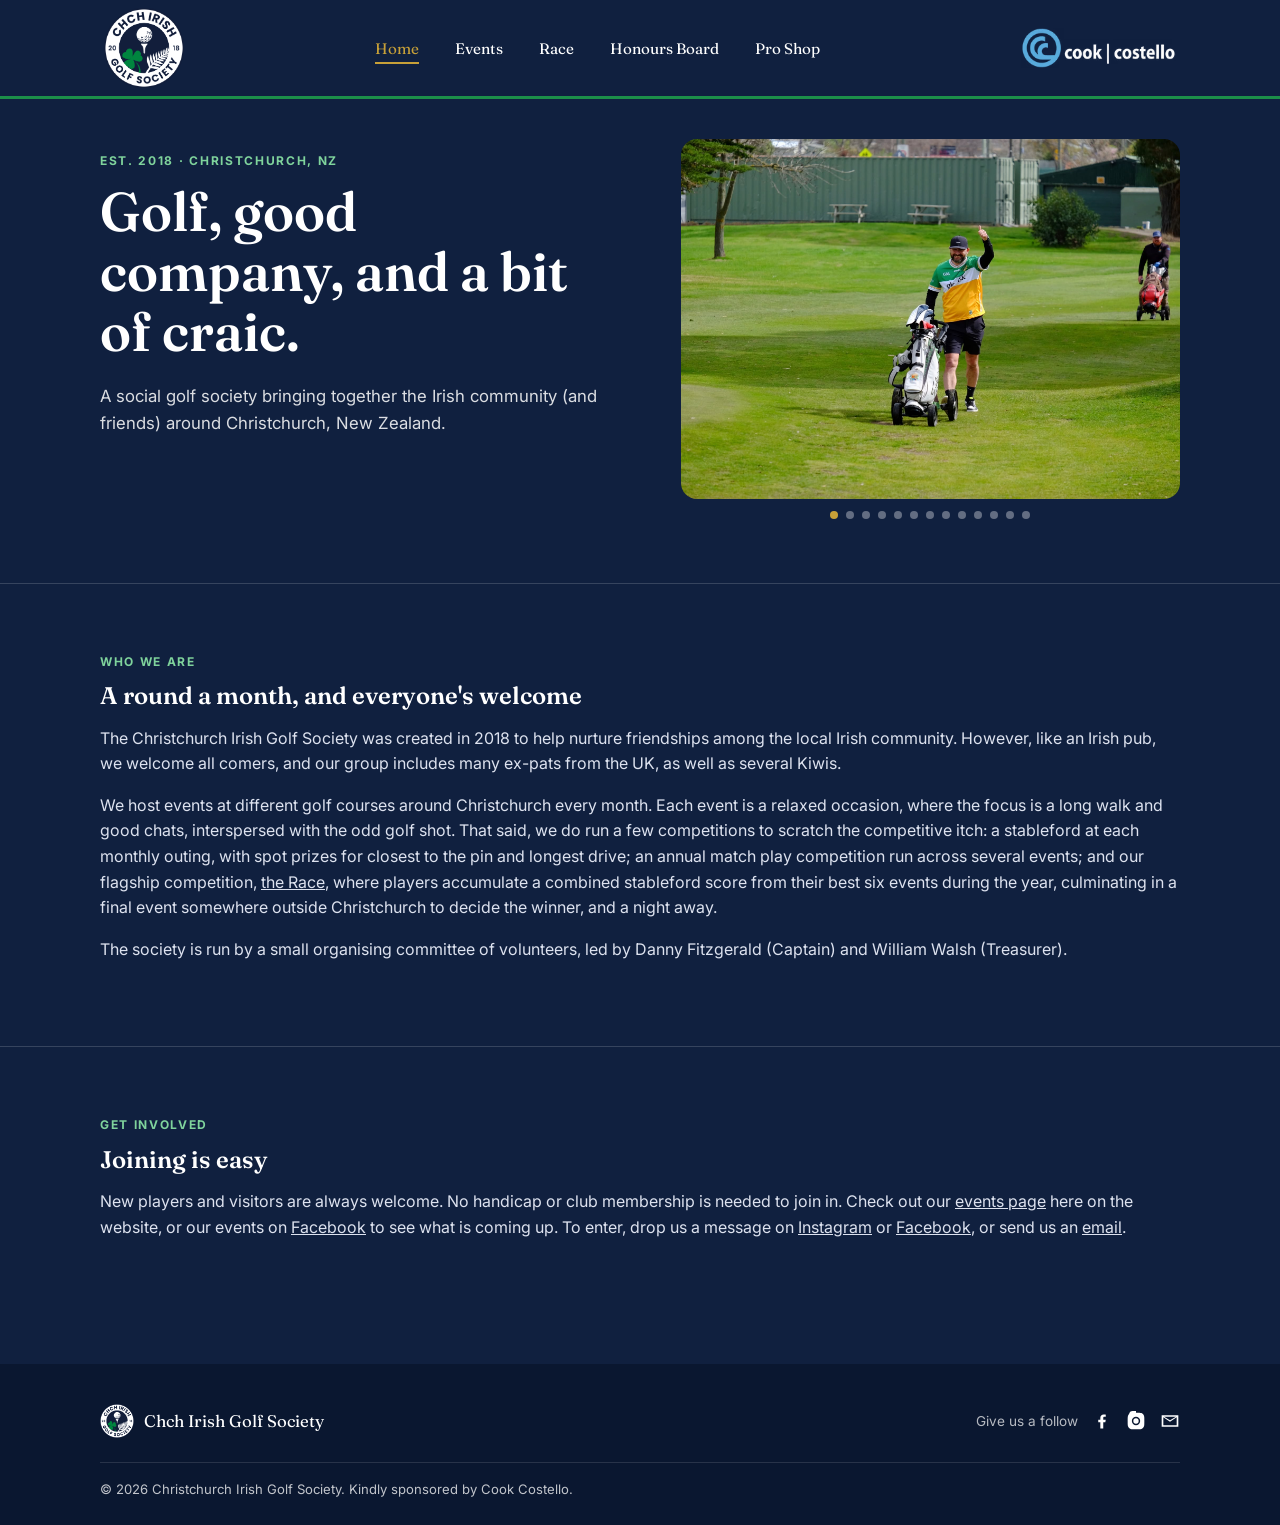
==== index.html @ 3552e549 "Remove About page, fold its content into the homepage - Homepage copy: swapped the slogan, rewrote t" ====
<!DOCTYPE html>
<html lang="en-NZ">
<head>
<meta charset="UTF-8">
<meta name="viewport" content="width=device-width, initial-scale=1.0">
<title>Christchurch Irish Golf Society</title>
<meta name="description" content="Christchurch Irish Golf Society — social golf, the Race to Hanmer, and a bit of craic. Est. 2018.">
<link rel="icon" href="assets/crest.png">
<link rel="preconnect" href="https://fonts.googleapis.com">
<link href="https://fonts.googleapis.com/css2?family=Fraunces:wght@500;600;700&family=Inter:wght@400;500;600;700&display=swap" rel="stylesheet">
<link rel="stylesheet" href="css/style.css">
</head>
<body>
<div id="site-header"></div>

<main id="main">

  <section class="hero">
    <div class="hero-inner">
      <div class="hero-text">
        <p class="eyebrow">Est. 2018 · Christchurch, NZ</p>
        <h1>Golf, good company, and a bit of craic.</h1>
        <p class="lede">A social golf society bringing together the Irish community (and friends) around Christchurch, New Zealand.</p>
      </div>
      <div class="hero-carousel">
        <div class="hero-carousel-track">
          <img src="assets/photos/1.jpg" alt="Christchurch Irish Golf Society players at a club event">
          <img src="assets/photos/2.jpg" alt="Christchurch Irish Golf Society players at a club event">
          <img src="assets/photos/3.jpg" alt="Christchurch Irish Golf Society players at a club event">
          <img src="assets/photos/4.jpg" alt="Christchurch Irish Golf Society players at a club event">
          <img src="assets/photos/5.jpg" alt="Christchurch Irish Golf Society players at a club event">
          <img src="assets/photos/6.jpg" alt="Christchurch Irish Golf Society players at a club event">
          <img src="assets/photos/7.jpg" alt="Christchurch Irish Golf Society players at a club event">
          <img src="assets/photos/8.jpg" alt="Christchurch Irish Golf Society players at a club event">
          <img src="assets/photos/9.jpg" alt="Christchurch Irish Golf Society players at a club event">
          <img src="assets/photos/10.jpg" alt="Christchurch Irish Golf Society players at a club event">
          <img src="assets/photos/11.jpg" alt="Christchurch Irish Golf Society players at a club event">
          <img src="assets/photos/12.jpg" alt="Christchurch Irish Golf Society players at a club event">
          <img src="assets/photos/13.jpg" alt="Christchurch Irish Golf Society players at a club event">
        </div>
        <div class="hero-carousel-dots"></div>
      </div>
    </div>
  </section>

  <section>
    <div class="container">
      <div class="section-head" style="max-width:none">
        <p class="eyebrow">Who we are</p>
        <h2>A round a month, and everyone's welcome</h2>
        <p>The Christchurch Irish Golf Society was created in 2018 to help nurture friendships among the local Irish community. However, like an Irish pub, we welcome all comers, and our group includes many ex-pats from the UK, as well as several Kiwis.</p>
        <p>We host events at different golf courses around Christchurch every month. Each event is a relaxed occasion, where the focus is a long walk and good chats, interspersed with the odd golf shot. That said, we do run a few competitions to scratch the competitive itch: a stableford at each monthly outing, with spot prizes for closest to the pin and longest drive; an annual match play competition run across several events; and our flagship competition, <a href="race.html">the Race</a>, where players accumulate a combined stableford score from their best six events during the year, culminating in a final event somewhere outside Christchurch to decide the winner, and a night away.</p>
        <p>The society is run by a small organising committee of volunteers, led by Danny Fitzgerald (Captain) and William Walsh (Treasurer).</p>
      </div>
    </div>
  </section>

  <section>
    <div class="container">
      <div class="section-head" style="max-width:none">
        <p class="eyebrow">Get involved</p>
        <h2>Joining is easy</h2>
        <p>New players and visitors are always welcome. No handicap or club membership is needed to join in. Check out our <a href="events.html">events page</a> here on the website, or our events on <a href="https://www.facebook.com/chchirishgolfsociety" target="_blank" rel="noopener">Facebook</a> to see what is coming up. To enter, drop us a message on <a href="https://www.instagram.com/chchirishgolfsociety" target="_blank" rel="noopener">Instagram</a> or <a href="https://www.facebook.com/chchirishgolfsociety" target="_blank" rel="noopener">Facebook</a>, or send us an <a href="mailto:chchirishgolfsociety@gmail.com">email</a>.</p>
      </div>
    </div>
  </section>
</main>

<div id="site-footer"></div>

<script src="js/layout.js"></script>
<script src="js/main.js"></script>
<script src="js/hero-carousel.js"></script>
</body>
</html>
---- css/style.css ----
/* ============================================
   Christchurch Irish Golf Society
   Design tokens pulled from the club crest:
   navy + kelly green + white, silver-fern echo
   ============================================ */

:root {
  /* Navy is now the site's base background, the way LFC use red */
  --navy: #10203f;
  --navy-deep: #0a1730;
  --green: #1c8f49;
  --green-deep: #0f5b2d;
  --gold: #c7a038;
  --silver: #9aa5b4;

  /* White "surfaces" float on top of the navy background */
  --surface: #ffffff;
  --surface-dim: #f1f2ee;

  --ink: #10203f;        /* dark text, used on white surfaces */
  --text: #dde2ef;       /* light body text, used on the navy background */
  --text-dim: #aab2c8;   /* muted light text on navy */

  --line: rgba(255, 255, 255, 0.16);  /* dividers on the navy background */
  --line-soft: #e1e3dd;               /* dividers within white surfaces */
  --white: #ffffff;

  --font-display: "Fraunces", Georgia, serif;
  --font-body: "Inter", -apple-system, BlinkMacSystemFont, sans-serif;

  --nav-h: 96px;
  --container: 1120px;
}

* { box-sizing: border-box; }

html { scroll-behavior: smooth; }

body {
  margin: 0;
  font-family: var(--font-body);
  color: var(--text);
  background: var(--navy);
  -webkit-font-smoothing: antialiased;
}

img { max-width: 100%; display: block; }

a { color: inherit; }

h1, h2, h3 {
  font-family: var(--font-display);
  color: var(--white);
  margin: 0 0 0.4em;
  line-height: 1.1;
  font-weight: 600;
}

p { line-height: 1.6; }

.container-wide {
  max-width: 1500px;
  margin: 0 auto;
  padding: 0 20px;
}

.container {
  max-width: var(--container);
  margin: 0 auto;
  padding: 0 20px;
}

.eyebrow {
  font-family: var(--font-body);
  font-size: 0.75rem;
  letter-spacing: 0.14em;
  text-transform: uppercase;
  font-weight: 700;
  color: #7fd39c; /* mint green, readable on the navy background */
}

/* ---------- Skip link / a11y ---------- */
.skip-link {
  position: absolute;
  left: -999px;
  top: 0;
  background: var(--navy);
  color: var(--white);
  padding: 10px 16px;
  z-index: 200;
}
.skip-link:focus {
  left: 12px;
  top: 12px;
}

:focus-visible {
  outline: 3px solid var(--gold);
  outline-offset: 2px;
}

/* ============================================
   Top navigation
   Mobile:  [hamburger] ---- [crest] ---- [sponsor]
   Desktop: [crest] -------- [nav] ------ [sponsor]
   ============================================ */

.site-header {
  position: sticky;
  top: 0;
  z-index: 100;
  background: var(--navy);
  border-bottom: 3px solid var(--green);
}

.nav-bar {
  height: var(--nav-h);
  display: grid;
  grid-template-columns: 1fr auto 1fr;
  align-items: center;
  max-width: var(--container);
  margin: 0 auto;
  padding: 0 12px;
}

.nav-brand {
  justify-self: center;
  display: flex;
  align-items: center;
  gap: 10px;
  text-decoration: none;
}
.nav-brand img {
  height: 80px;
  width: 80px;
}
.hamburger {
  justify-self: start;
  background: none;
  border: none;
  width: 44px;
  height: 44px;
  display: flex;
  align-items: center;
  justify-content: center;
  cursor: pointer;
  padding: 0;
}
.hamburger span {
  position: relative;
  width: 22px;
  height: 2px;
  background: var(--white);
  display: block;
}
.hamburger span::before,
.hamburger span::after {
  content: "";
  position: absolute;
  left: 0;
  width: 22px;
  height: 2px;
  background: var(--white);
  transition: transform 0.2s ease;
}
.hamburger span::before { top: -7px; }
.hamburger span::after { top: 7px; }

.sponsor-slot {
  justify-self: end;
  display: flex;
  align-items: center;
  margin-left: 10px;
}
.sponsor-slot img {
  height: 22px;
  width: auto;
}

/* Off-canvas mobile nav */
.nav-links {
  position: fixed;
  top: 0;
  left: 0;
  height: 100%;
  width: min(78vw, 300px);
  background: var(--navy-deep);
  padding: calc(var(--nav-h) + 16px) 0 24px;
  transform: translateX(-100%);
  transition: transform 0.25s ease;
  z-index: 110;
  display: flex;
  flex-direction: column;
}
.nav-links.is-open { transform: translateX(0); }

.nav-links a {
  color: var(--white);
  text-decoration: none;
  font-family: var(--font-display);
  font-size: 1.25rem;
  padding: 14px 28px;
  border-bottom: 1px solid rgba(255,255,255,0.08);
}
.nav-links a.is-active { color: var(--gold); }

.nav-scrim {
  position: fixed;
  inset: 0;
  background: rgba(10,23,48,0.55);
  z-index: 105;
  opacity: 0;
  pointer-events: none;
  transition: opacity 0.2s ease;
}
.nav-scrim.is-open { opacity: 1; pointer-events: auto; }

.nav-close {
  display: none;
}

/* ---------- Desktop nav ---------- */
@media (min-width: 860px) {
  .nav-bar {
    grid-template-columns: auto 1fr auto;
    padding: 0 24px;
  }
  .nav-brand { justify-self: start; }
  .hamburger { display: none; }

  .nav-links {
    position: static;
    height: auto;
    width: auto;
    background: none;
    transform: none;
    flex-direction: row;
    justify-content: center;
    padding: 0;
    justify-self: center;
  }
  .nav-links a {
    border-bottom: none;
    font-size: 0.95rem;
    padding: 8px 18px;
    position: relative;
  }
  .nav-links a::after {
    content: "";
    position: absolute;
    left: 18px;
    right: 18px;
    bottom: 2px;
    height: 2px;
    background: var(--gold);
    transform: scaleX(0);
    transition: transform 0.2s ease;
  }
  .nav-links a:hover::after,
  .nav-links a.is-active::after { transform: scaleX(1); }

  .nav-scrim { display: none; }
  .sponsor-slot img { height: 40px; }
}

/* ============================================
   Hero
   ============================================ */
.hero {
  background: var(--navy);
  color: var(--white);
  padding: 0;
}
.hero-inner {
  padding: 40px 20px 64px;
  max-width: var(--container);
  margin: 0 auto;
  display: grid;
  gap: 32px;
}
@media (min-width: 860px) {
  .hero-inner {
    grid-template-columns: 1.1fr 1fr;
    align-items: start;
  }
}
.hero-carousel-track {
  position: relative;
  width: 100%;
  height: 240px;
  border-radius: 16px;
  overflow: hidden;
  cursor: pointer;
  touch-action: pan-y;
}
.hero-carousel-track img {
  position: absolute;
  inset: 0;
  width: 100%;
  height: 100%;
  object-fit: cover;
  opacity: 0;
  transition: opacity 0.6s ease;
}
.hero-carousel-track img.is-active { opacity: 1; }
@media (min-width: 860px) {
  .hero-carousel-track { height: 360px; }
}

.hero-carousel-dots {
  display: flex;
  justify-content: center;
  gap: 8px;
  margin-top: 12px;
}
.hero-carousel-dots button {
  width: 8px;
  height: 8px;
  border-radius: 50%;
  border: none;
  padding: 0;
  background: rgba(255, 255, 255, 0.35);
  cursor: pointer;
}
.hero-carousel-dots button.is-active { background: var(--gold); }
.hero h1 {
  color: var(--white);
  font-size: clamp(2rem, 6vw, 3.4rem);
  max-width: 14ch;
}
/* A phone in landscape has a much wider viewport than in portrait, which
   the vw-based clamp above reads as "desktop" and sizes accordingly —
   pin it back to the portrait size for short viewports (same threshold
   used for the race table's mobile breakpoint). */
@media (max-height: 500px) {
  .hero h1 { font-size: 2rem; }
}
.hero .lede {
  max-width: 46ch;
  color: rgba(255,255,255,0.85);
  font-size: 1.05rem;
}
.hero .eyebrow { color: #7fd39c; }

/* ============================================
   Sections / cards
   ============================================ */
section { padding: 56px 0; }
section + section { border-top: 1px solid var(--line); }

.section-head { margin-bottom: 28px; max-width: 60ch; }

/* ============================================
   Footer
   ============================================ */
.site-footer {
  background: var(--navy-deep);
  color: rgba(255,255,255,0.75);
  padding: 40px 0 28px;
  margin-top: 40px;
}
.site-footer a { color: var(--white); text-decoration: none; }
.footer-top {
  display: flex;
  flex-wrap: wrap;
  justify-content: space-between;
  gap: 24px;
  padding-bottom: 24px;
  border-bottom: 1px solid rgba(255,255,255,0.12);
}
.footer-brand { display: flex; align-items: center; gap: 10px; }
.footer-brand img { height: 34px; }
.footer-brand span { font-family: var(--font-display); color: var(--white); font-size: 1.05rem; }

.footer-social { display: flex; align-items: center; gap: 14px; }
.footer-social-label { font-size: 0.85rem; color: rgba(255, 255, 255, 0.7); }
.footer-social a { display: flex; }
.footer-social svg { width: 20px; height: 20px; fill: currentColor; }
.footer-social a:hover svg { fill: var(--gold); }
.footer-bottom {
  padding-top: 18px;
  font-size: 0.82rem;
  display: flex;
  flex-wrap: wrap;
  justify-content: space-between;
  gap: 10px;
}

/* ============================================
   Race page — leaderboard + "race trail"
   ============================================ */
.race-hero {
  background: var(--navy);
  color: var(--white);
  padding: 40px 0 32px;
}
.race-hero .eyebrow { color: #7fd39c; }
.race-hero h1 { color: var(--white); margin-bottom: 6px; }
.race-hero p { color: rgba(255,255,255,0.8); }
.race-sponsor-line { margin-top: 14px; }

.race-status {
  font-size: 0.85rem;
  color: var(--text-dim);
}

.leaderboard-table-wrap {
  overflow-x: auto;
  border: 1px solid var(--line-soft);
  border-radius: 12px;
  background: var(--white);
}

.leaderboard-table {
  border-collapse: collapse;
  width: 100%;
  table-layout: fixed;
}

.leaderboard-table th,
.leaderboard-table td {
  width: 90px;
  padding: 10px 5px;
  text-align: center;
  white-space: nowrap;
  border-bottom: 1px solid var(--line-soft);
  font-size: 0.95rem;
  font-variant-numeric: tabular-nums;
  line-height: 1.3;
}
.leaderboard-table thead th { white-space: normal; }

.leaderboard-table tbody td {
  color: var(--ink);
  font-weight: 600;
}
.leaderboard-table tbody td.is-extra {
  text-decoration: line-through;
}

.leaderboard-table thead th {
  background: var(--navy);
  color: var(--white);
  font-family: var(--font-display);
  font-weight: 600;
  font-size: 0.78rem;
  text-transform: uppercase;
  letter-spacing: 0.04em;
  border-bottom: none;
  vertical-align: middle;
  overflow-wrap: break-word;
}
.leaderboard-table thead .th-date {
  display: block;
  font-size: 0.6rem;
  font-weight: 400;
  text-transform: none;
  letter-spacing: 0;
  color: rgba(255, 255, 255, 0.6);
  margin-top: 2px;
}

.leaderboard-table thead th[data-sort-key] {
  cursor: pointer;
  user-select: none;
}
.leaderboard-table thead th[data-sort-key]:hover { background: var(--navy-deep); }
.leaderboard-table thead th.is-sorted { background: var(--green-deep); }
.leaderboard-table thead th.is-sorted.lb-col-name,
.leaderboard-table thead th.is-sorted.lb-col-score { background: var(--green-deep); }
.leaderboard-table .sort-arrow { font-size: 0.65em; margin-left: 3px; opacity: 0.85; }

.leaderboard-table tbody tr { background: var(--white); }
.leaderboard-table tbody tr.is-top10 { background: #fffaf0; }
.leaderboard-table tbody tr:last-child td { border-bottom: none; }

/* Pos + Player + Score columns stay pinned while the round columns scroll */
.leaderboard-table .lb-col-pos,
.leaderboard-table .lb-col-name,
.leaderboard-table .lb-col-score {
  position: sticky;
  background: inherit;
  z-index: 1;
}
.leaderboard-table .lb-col-pos {
  left: 0;
  width: 44px;
  min-width: 44px;
  max-width: 44px;
  font-family: var(--font-display);
  text-align: left;
}
.leaderboard-table .lb-col-name {
  left: 44px;
  width: 200px;
  min-width: 200px;
  max-width: 200px;
  white-space: nowrap;
  overflow: hidden;
  text-overflow: ellipsis;
  text-align: left;
}
.leaderboard-table .lb-col-score {
  left: 244px;
  width: 70px;
  min-width: 70px;
  max-width: 70px;
  font-family: var(--font-display);
  box-shadow: 3px 0 6px -3px rgba(16, 32, 63, 0.25);
}
.leaderboard-table tbody .lb-col-pos,
.leaderboard-table tbody .lb-col-name,
.leaderboard-table tbody .lb-col-score {
  color: var(--navy);
  font-weight: 700;
}
.leaderboard-table thead .lb-col-pos,
.leaderboard-table thead .lb-col-name,
.leaderboard-table thead .lb-col-score {
  background: var(--navy);
  color: var(--white);
}

.lb-stars { font-size: 1.2rem; margin-left: 4px; white-space: nowrap; }
.lb-stars .star-event { color: var(--silver); }
.lb-stars .star-winner { color: var(--gold); }

/* Tighter rows + smaller type on small screens, so more of the table
   fits before the horizontal scroll kicks in. The max-height condition
   catches phones in landscape (short viewport, e.g. ~375-430px tall)
   which would otherwise read as "wide" on width alone — tablets in
   landscape stay tall enough (744px+) to not match this. */
@media (max-width: 640px), (max-height: 500px) {
  .leaderboard-table th,
  .leaderboard-table td {
    width: 90px;
    padding: 6px 6px;
    font-size: 0.78rem;
  }
  .leaderboard-table thead th { font-size: 0.64rem; }
  .leaderboard-table thead .th-date { font-size: 0.54rem; }
  .lb-stars { font-size: 0.95rem; }

  .leaderboard-table .lb-col-pos {
    width: 34px;
    min-width: 34px;
    max-width: 34px;
    padding-left: 4px;
    padding-right: 2px;
  }
  .leaderboard-table .lb-col-name {
    left: 34px;
    width: 160px;
    min-width: 160px;
    max-width: 160px;
  }
  .leaderboard-table .lb-col-score {
    left: 194px;
    width: 55px;
    min-width: 55px;
    max-width: 55px;
  }
}

.rotate-hint {
  display: flex;
  align-items: center;
  gap: 8px;
  margin-bottom: 14px;
  padding: 10px 14px;
  background: var(--surface-dim);
  border-radius: 10px;
  font-size: 0.82rem;
  color: var(--navy);
}
.rotate-hint svg { width: 20px; height: 20px; flex-shrink: 0; color: var(--navy); }
@media (min-width: 640px) {
  .rotate-hint { display: none; }
}

.legend {
  display: flex;
  flex-wrap: wrap;
  gap: 18px;
  font-size: 0.82rem;
  color: var(--text-dim);
  margin: 18px 0 6px;
}
.legend span { display: inline-flex; align-items: center; gap: 6px; }

/* ============================================
   Events
   ============================================ */
.events-list {
  display: flex;
  flex-direction: column;
  gap: 12px;
}
.event-row {
  display: grid;
  grid-template-columns: 76px 1fr auto;
  gap: 16px;
  align-items: center;
  background: var(--white);
  border: 1px solid var(--line-soft);
  border-radius: 12px;
  padding: 16px;
}
.event-date {
  text-align: center;
  font-family: var(--font-display);
  color: var(--navy);
  line-height: 1.1;
}
.event-date .day { font-size: 1.5rem; font-weight: 600; display: block; }
.event-date .mon { font-size: 0.72rem; text-transform: uppercase; letter-spacing: 0.08em; color: var(--green); }
.event-name { font-weight: 700; color: var(--navy); }
.event-price {
  font-family: var(--font-display);
  color: var(--navy);
  font-weight: 600;
  font-size: 1.5rem;
  text-align: right;
  line-height: 1.1;
}
.event-price .green-fee-note {
  display: block;
  font-family: var(--font-body);
  font-weight: 400;
  font-size: 0.75rem;
  color: #6b7280;
  margin-top: 3px;
  white-space: nowrap;
}

/* ============================================
   Honours Board
   ============================================ */
.honours-table-wrap {
  overflow-x: auto;
  border: 1px solid var(--line-soft);
  border-radius: 12px;
  background: var(--white);
}
.honours-table {
  border-collapse: collapse;
  width: 100%;
}
.honours-table th,
.honours-table td {
  padding: 12px 16px;
  text-align: left;
  white-space: nowrap;
  border-bottom: 1px solid var(--line-soft);
  font-size: 0.92rem;
}
.honours-table thead th {
  background: var(--navy);
  color: var(--white);
  font-family: var(--font-display);
  font-weight: 600;
  font-size: 0.75rem;
  text-transform: uppercase;
  letter-spacing: 0.04em;
  border-bottom: none;
}
.honours-table tbody td { color: var(--ink); }
.honours-table tbody td:first-child {
  font-family: var(--font-display);
  font-weight: 600;
}
.honours-table tbody tr:last-child td { border-bottom: none; }

.winner-photos {
  display: grid;
  gap: 20px;
  grid-template-columns: 1fr;
}
@media (min-width: 700px) {
  .winner-photos { grid-template-columns: 1fr 1fr; }
}
.winner-photo {
  margin: 0;
  background: var(--surface);
  border: 1px solid var(--line-soft);
  border-radius: 16px;
  overflow: hidden;
}
.winner-photo img {
  width: 100%;
  height: 280px;
  object-fit: cover;
}
.winner-photo figcaption { padding: 14px 18px; }
.winner-photo .cap-label {
  display: block;
  font-size: 0.75rem;
  text-transform: uppercase;
  letter-spacing: 0.06em;
  color: var(--green-deep);
  margin-bottom: 4px;
}
.winner-photo .cap-name {
  font-family: var(--font-display);
  font-weight: 600;
  font-size: 1.05rem;
  color: var(--navy);
}

/* ---------- Utility ---------- */
.text-center { text-align: center; }
.mt-0 { margin-top: 0; }
.divider-crest {
  display: flex;
  justify-content: center;
  padding: 8px 0 32px;
}
.divider-crest img { height: 46px; width: 46px; opacity: 0.9; }
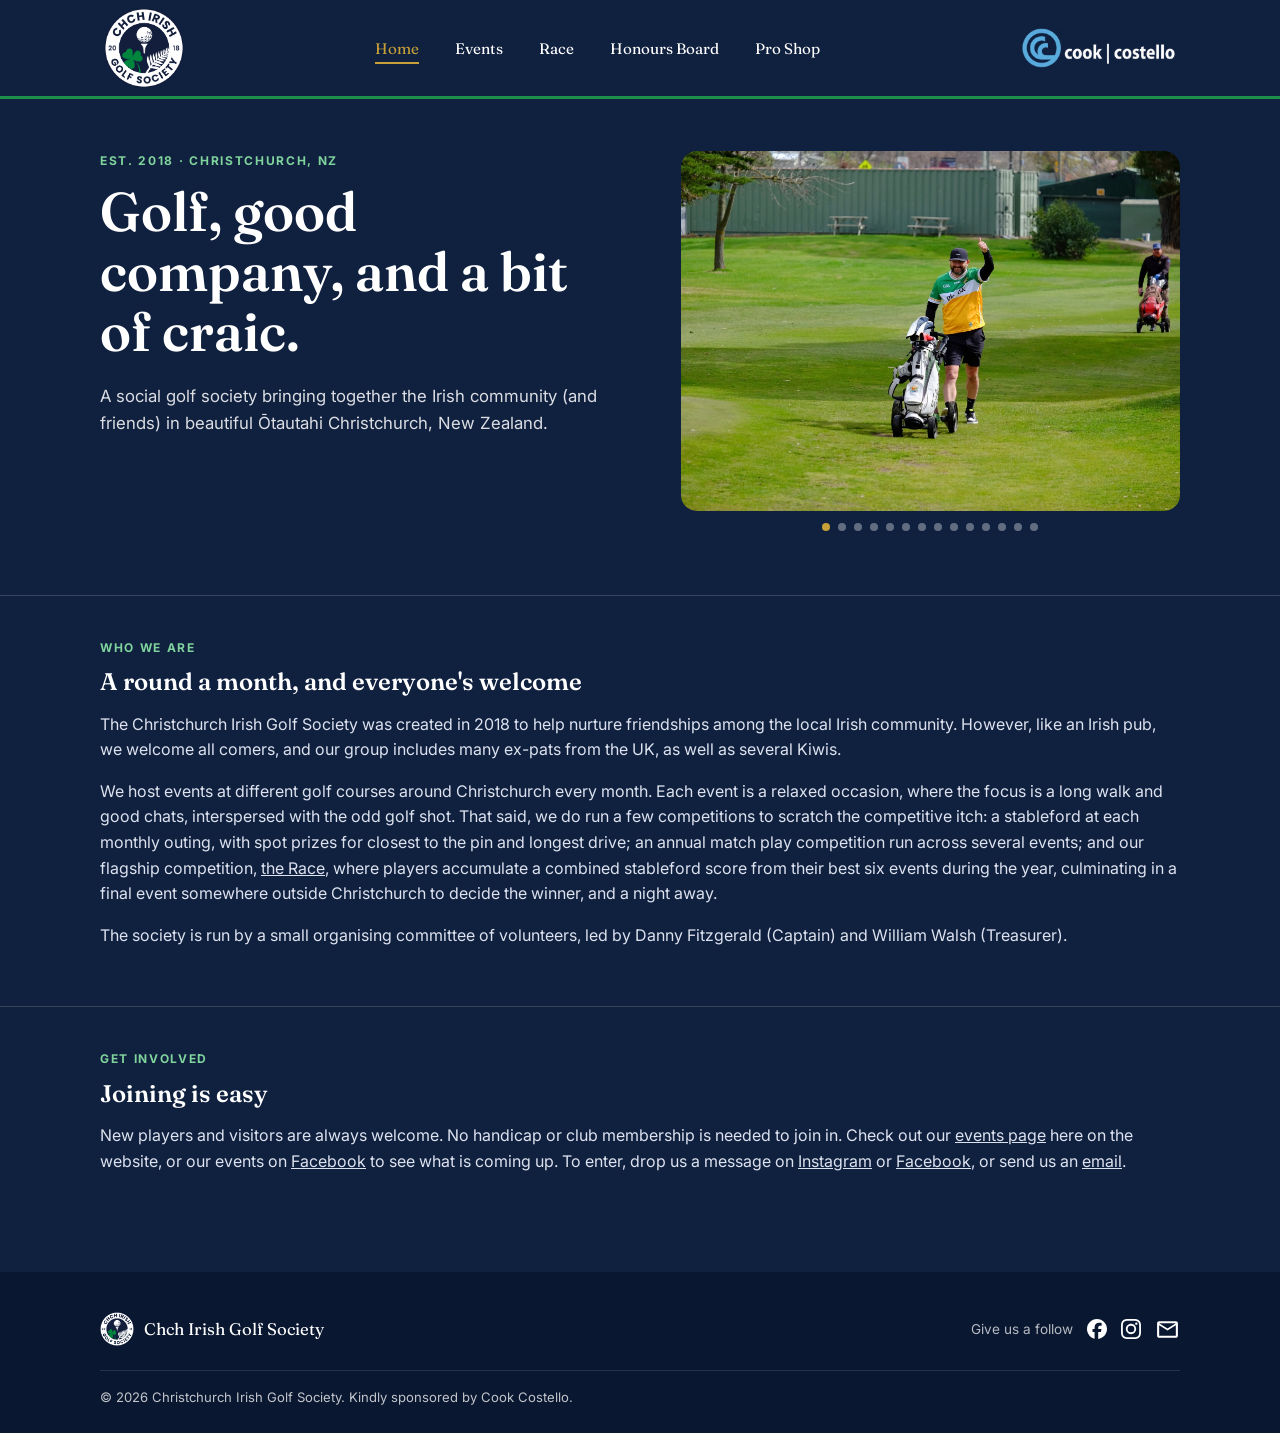
==== commit 406dc966: "Hero alignment fixes, footer icon overhaul, copy tweak - Fixed the homepage hero's eyebrow/carousel " ====
--- a/index.html
+++ b/index.html
@@ -20,7 +20,7 @@
       <div class="hero-text">
         <p class="eyebrow">Est. 2018 · Christchurch, NZ</p>
         <h1>Golf, good company, and a bit of craic.</h1>
-        <p class="lede">A social golf society bringing together the Irish community (and friends) around Christchurch, New Zealand.</p>
+        <p class="lede">A social golf society bringing together the Irish community (and friends) in beautiful Ōtautahi Christchurch, New Zealand.</p>
       </div>
       <div class="hero-carousel">
         <div class="hero-carousel-track">
@@ -37,13 +37,14 @@
           <img src="assets/photos/11.jpg" alt="Christchurch Irish Golf Society players at a club event">
           <img src="assets/photos/12.jpg" alt="Christchurch Irish Golf Society players at a club event">
           <img src="assets/photos/13.jpg" alt="Christchurch Irish Golf Society players at a club event">
+          <img src="assets/photos/14.jpg" alt="Christchurch Irish Golf Society players at a club event">
         </div>
         <div class="hero-carousel-dots"></div>
       </div>
     </div>
   </section>
 
-  <section>
+  <section style="padding:30px 0">
     <div class="container">
       <div class="section-head" style="max-width:none">
         <p class="eyebrow">Who we are</p>
@@ -55,7 +56,7 @@
     </div>
   </section>
 
-  <section>
+  <section style="padding:30px 0">
     <div class="container">
       <div class="section-head" style="max-width:none">
         <p class="eyebrow">Get involved</p>
--- a/css/style.css
+++ b/css/style.css
@@ -272,7 +272,7 @@
   padding: 0;
 }
 .hero-inner {
-  padding: 40px 20px 64px;
+  padding: 52px 20px 64px;
   max-width: var(--container);
   margin: 0 auto;
   display: grid;
@@ -340,7 +340,7 @@
   color: rgba(255,255,255,0.85);
   font-size: 1.05rem;
 }
-.hero .eyebrow { color: #7fd39c; }
+.hero .eyebrow { color: #7fd39c; margin-top: 0; }
 
 /* ============================================
    Sections / cards
@@ -376,6 +376,7 @@
 .footer-social-label { font-size: 0.85rem; color: rgba(255, 255, 255, 0.7); }
 .footer-social a { display: flex; }
 .footer-social svg { width: 20px; height: 20px; fill: currentColor; }
+.footer-social a[aria-label="Email"] svg { width: 25px; height: 25px; }
 .footer-social a:hover svg { fill: var(--gold); }
 .footer-bottom {
   padding-top: 18px;
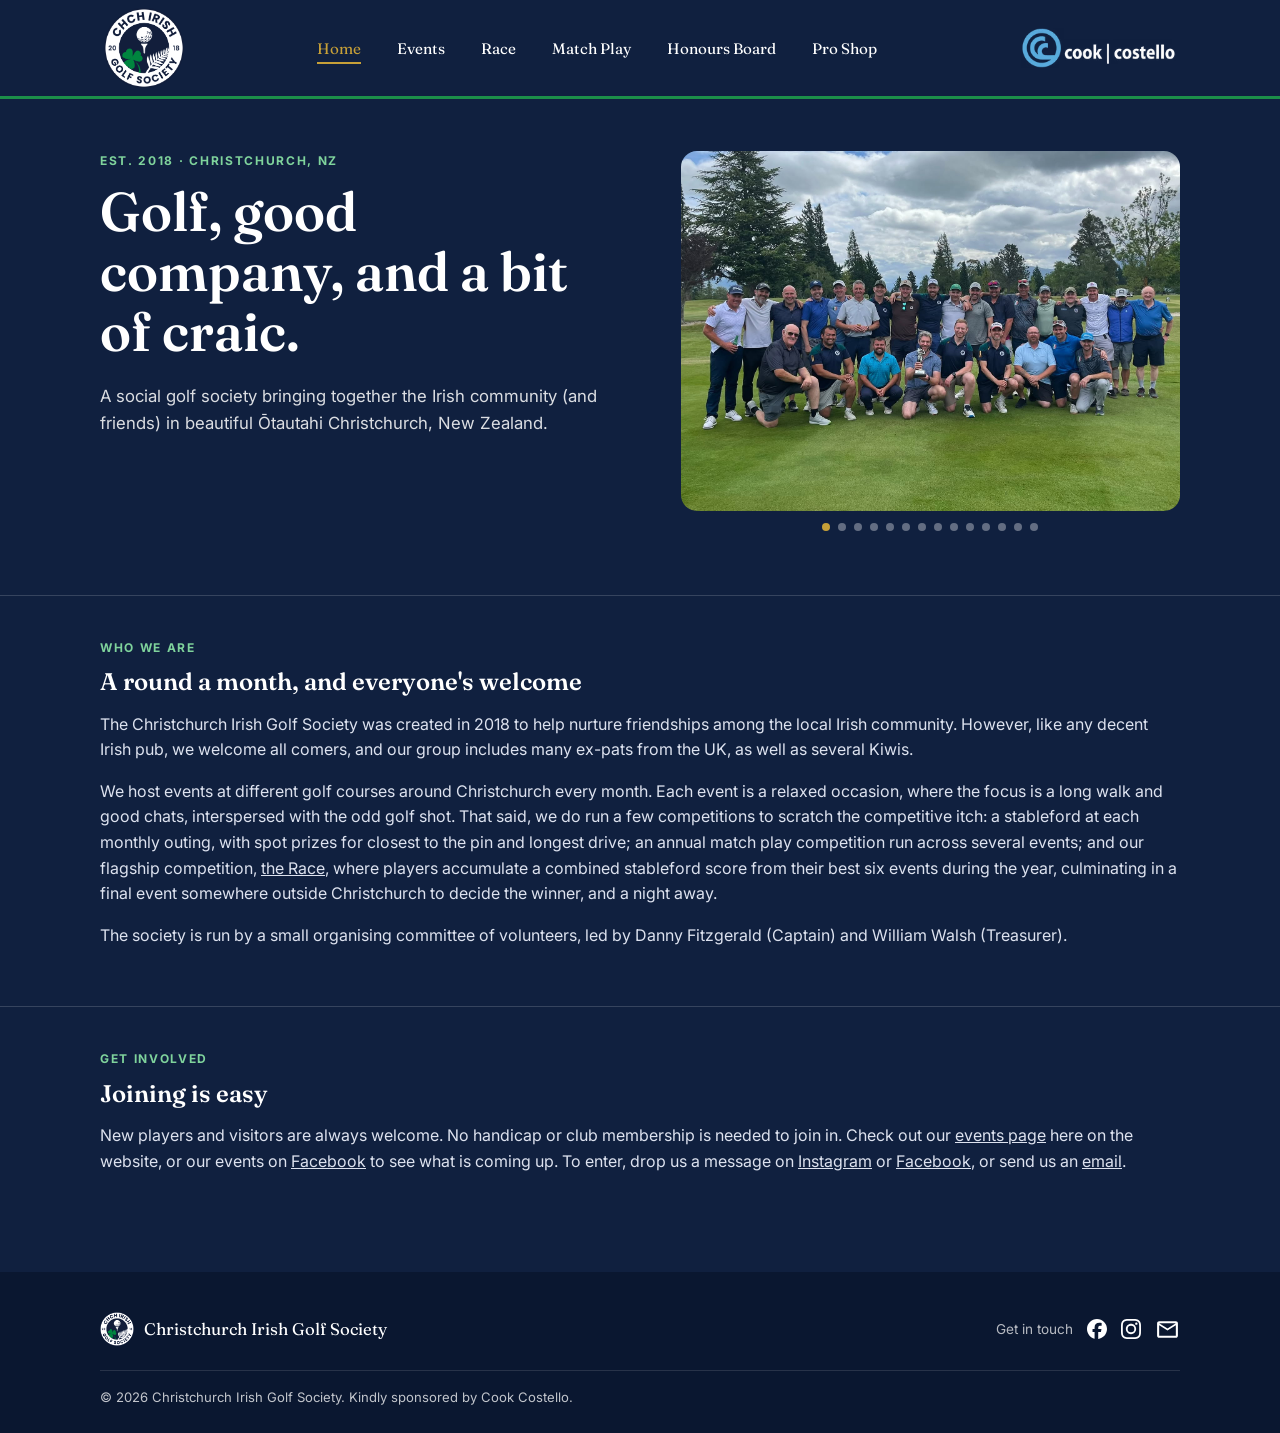
==== commit 3d9189d8: "Content pass: Match Play/Events blurbs, Honours Board columns, footer, homepage copy - Swapped homep" ====
--- a/index.html
+++ b/index.html
@@ -49,7 +49,7 @@
       <div class="section-head" style="max-width:none">
         <p class="eyebrow">Who we are</p>
         <h2>A round a month, and everyone's welcome</h2>
-        <p>The Christchurch Irish Golf Society was created in 2018 to help nurture friendships among the local Irish community. However, like an Irish pub, we welcome all comers, and our group includes many ex-pats from the UK, as well as several Kiwis.</p>
+        <p>The Christchurch Irish Golf Society was created in 2018 to help nurture friendships among the local Irish community. However, like any decent Irish pub, we welcome all comers, and our group includes many ex-pats from the UK, as well as several Kiwis.</p>
         <p>We host events at different golf courses around Christchurch every month. Each event is a relaxed occasion, where the focus is a long walk and good chats, interspersed with the odd golf shot. That said, we do run a few competitions to scratch the competitive itch: a stableford at each monthly outing, with spot prizes for closest to the pin and longest drive; an annual match play competition run across several events; and our flagship competition, <a href="race.html">the Race</a>, where players accumulate a combined stableford score from their best six events during the year, culminating in a final event somewhere outside Christchurch to decide the winner, and a night away.</p>
         <p>The society is run by a small organising committee of volunteers, led by Danny Fitzgerald (Captain) and William Walsh (Treasurer).</p>
       </div>
--- a/css/style.css
+++ b/css/style.css
@@ -38,12 +38,17 @@
 
 body {
   margin: 0;
+  min-height: 100vh;
+  display: flex;
+  flex-direction: column;
   font-family: var(--font-body);
   color: var(--text);
   background: var(--navy);
   -webkit-font-smoothing: antialiased;
 }
 
+#main { flex: 1 0 auto; }
+
 img { max-width: 100%; display: block; }
 
 a { color: inherit; }
@@ -62,6 +67,8 @@
   max-width: 1500px;
   margin: 0 auto;
   padding: 0 20px;
+  display: flex;
+  flex-direction: column;
 }
 
 .container {
@@ -185,7 +192,7 @@
   height: 100%;
   width: min(78vw, 300px);
   background: var(--navy-deep);
-  padding: calc(var(--nav-h) + 16px) 0 24px;
+  padding: 138px 0 24px;
   transform: translateX(-100%);
   transition: transform 0.25s ease;
   z-index: 110;
@@ -200,9 +207,48 @@
   font-family: var(--font-display);
   font-size: 1.25rem;
   padding: 14px 28px;
-  border-bottom: 1px solid rgba(255,255,255,0.08);
 }
 .nav-links a.is-active { color: var(--gold); }
+
+.nav-links a.nav-drawer-logo {
+  position: absolute;
+  top: 28px;
+  left: 28px;
+  padding: 0;
+}
+.nav-drawer-logo img { height: 86px; width: auto; }
+
+.nav-drawer-close {
+  position: absolute;
+  top: 28px;
+  right: 28px;
+  width: 28px;
+  height: 28px;
+  padding: 0;
+  border: none;
+  background: none;
+  color: var(--white);
+  cursor: pointer;
+}
+.nav-drawer-close svg { width: 100%; height: 100%; fill: currentColor; }
+
+@media (max-width: 859px) {
+  .nav-links > a:last-of-type { border-bottom: 1px solid rgba(255,255,255,0.08); }
+}
+
+.nav-drawer-social {
+  display: flex;
+  align-items: center;
+  justify-content: flex-start;
+  gap: 18px;
+  padding: 40px 28px 0;
+}
+.nav-links a.nav-drawer-social-link {
+  padding: 0;
+  border-bottom: none;
+}
+.nav-drawer-social svg { width: 22px; height: 22px; fill: currentColor; }
+.nav-drawer-social a[aria-label="Email"] svg { width: 30px; height: 30px; }
 
 .nav-scrim {
   position: fixed;
@@ -239,6 +285,9 @@
     padding: 0;
     justify-self: center;
   }
+  .nav-drawer-logo,
+  .nav-drawer-close,
+  .nav-drawer-social { display: none; }
   .nav-links a {
     border-bottom: none;
     font-size: 0.95rem;
@@ -371,6 +420,9 @@
 .footer-brand { display: flex; align-items: center; gap: 10px; }
 .footer-brand img { height: 34px; }
 .footer-brand span { font-family: var(--font-display); color: var(--white); font-size: 1.05rem; }
+@media (max-width: 640px) {
+  .footer-brand span { display: none; }
+}
 
 .footer-social { display: flex; align-items: center; gap: 14px; }
 .footer-social-label { font-size: 0.85rem; color: rgba(255, 255, 255, 0.7); }
@@ -399,6 +451,17 @@
 .race-hero h1 { color: var(--white); margin-bottom: 6px; }
 .race-hero p { color: rgba(255,255,255,0.8); }
 .race-sponsor-line { margin-top: 14px; }
+
+.hero-with-photo {
+  display: grid;
+  gap: 28px;
+}
+@media (min-width: 860px) {
+  .hero-with-photo {
+    grid-template-columns: 1.4fr 1fr;
+    align-items: start;
+  }
+}
 
 .race-status {
   font-size: 0.85rem;
@@ -532,6 +595,9 @@
    which would otherwise read as "wide" on width alone — tablets in
    landscape stay tall enough (744px+) to not match this. */
 @media (max-width: 640px), (max-height: 500px) {
+  .leaderboard-table-wrap { order: 1; }
+  .legend { order: 2; margin-top: 14px; }
+
   .leaderboard-table th,
   .leaderboard-table td {
     width: 90px;
@@ -541,6 +607,7 @@
   .leaderboard-table thead th { font-size: 0.64rem; }
   .leaderboard-table thead .th-date { font-size: 0.54rem; }
   .lb-stars { font-size: 0.95rem; }
+  .legend .lb-stars { font-size: 1.9rem; }
 
   .leaderboard-table .lb-col-pos {
     width: 34px;
@@ -568,13 +635,10 @@
   align-items: center;
   gap: 8px;
   margin-bottom: 14px;
-  padding: 10px 14px;
-  background: var(--surface-dim);
-  border-radius: 10px;
   font-size: 0.82rem;
-  color: var(--navy);
-}
-.rotate-hint svg { width: 20px; height: 20px; flex-shrink: 0; color: var(--navy); }
+  color: var(--text-dim);
+}
+.rotate-hint svg { width: 20px; height: 20px; flex-shrink: 0; color: var(--text-dim); }
 @media (min-width: 640px) {
   .rotate-hint { display: none; }
 }
@@ -672,14 +736,6 @@
 }
 .honours-table tbody tr:last-child td { border-bottom: none; }
 
-.winner-photos {
-  display: grid;
-  gap: 20px;
-  grid-template-columns: 1fr;
-}
-@media (min-width: 700px) {
-  .winner-photos { grid-template-columns: 1fr 1fr; }
-}
 .winner-photo {
   margin: 0;
   background: var(--surface);
@@ -689,7 +745,7 @@
 }
 .winner-photo img {
   width: 100%;
-  height: 280px;
+  height: 220px;
   object-fit: cover;
 }
 .winner-photo figcaption { padding: 14px 18px; }
@@ -708,6 +764,91 @@
   color: var(--navy);
 }
 
+/* ============================================
+   Match Play bracket
+   ============================================ */
+.bracket-round-name {
+  margin: 0;
+  font-family: var(--font-display);
+  font-weight: 700;
+  font-size: 0.95rem;
+  color: var(--white);
+  white-space: nowrap;
+}
+.bracket-match {
+  position: relative;
+  align-self: center;
+  background: var(--surface);
+  border: 1px solid var(--line-soft);
+  border-radius: 8px;
+}
+.bracket-trophy {
+  position: absolute;
+  left: 50%;
+  top: -34px;
+  transform: translateX(-50%);
+  font-size: 1.6rem;
+  line-height: 1;
+}
+.bracket-player {
+  min-height: 1.1em;
+  padding: 8px 12px;
+  font-size: 0.85rem;
+  font-weight: 600;
+  color: var(--ink);
+  white-space: nowrap;
+  overflow: hidden;
+  text-overflow: ellipsis;
+}
+.bracket-player + .bracket-player { border-top: 1px solid var(--line-soft); }
+.bracket-player.is-winner { color: var(--navy); }
+.bracket-player.is-loser { color: rgba(16, 32, 63, 0.5); font-weight: 500; }
+
+/* Full grid bracket with connector lines — wider than a phone screen,
+   so it scrolls horizontally there rather than switching layouts */
+.bracket-desktop {
+  display: flex;
+  gap: 64px;
+  align-items: flex-start;
+  overflow-x: auto;
+  padding: 8px 8px 16px;
+}
+.bracket-round {
+  display: flex;
+  flex-direction: column;
+  flex: 0 0 auto;
+  width: 190px;
+}
+.bracket-round-head { text-align: center; margin-bottom: 16px; }
+.bracket-round-grid { position: relative; display: grid; }
+
+.bracket-match.has-next::after {
+  content: "";
+  position: absolute;
+  right: -32px;
+  width: 32px;
+  border-right: 2px solid var(--line);
+}
+.bracket-match.pair-top.has-next::after {
+  top: 50%;
+  height: var(--connector-half);
+  border-top: 2px solid var(--line);
+}
+.bracket-match.pair-bottom.has-next::after {
+  bottom: 50%;
+  height: var(--connector-half);
+  border-bottom: 2px solid var(--line);
+}
+.bracket-match.has-prev::before {
+  content: "";
+  position: absolute;
+  left: -32px;
+  top: 50%;
+  width: 32px;
+  height: 0;
+  border-top: 2px solid var(--line);
+}
+
 /* ---------- Utility ---------- */
 .text-center { text-align: center; }
 .mt-0 { margin-top: 0; }
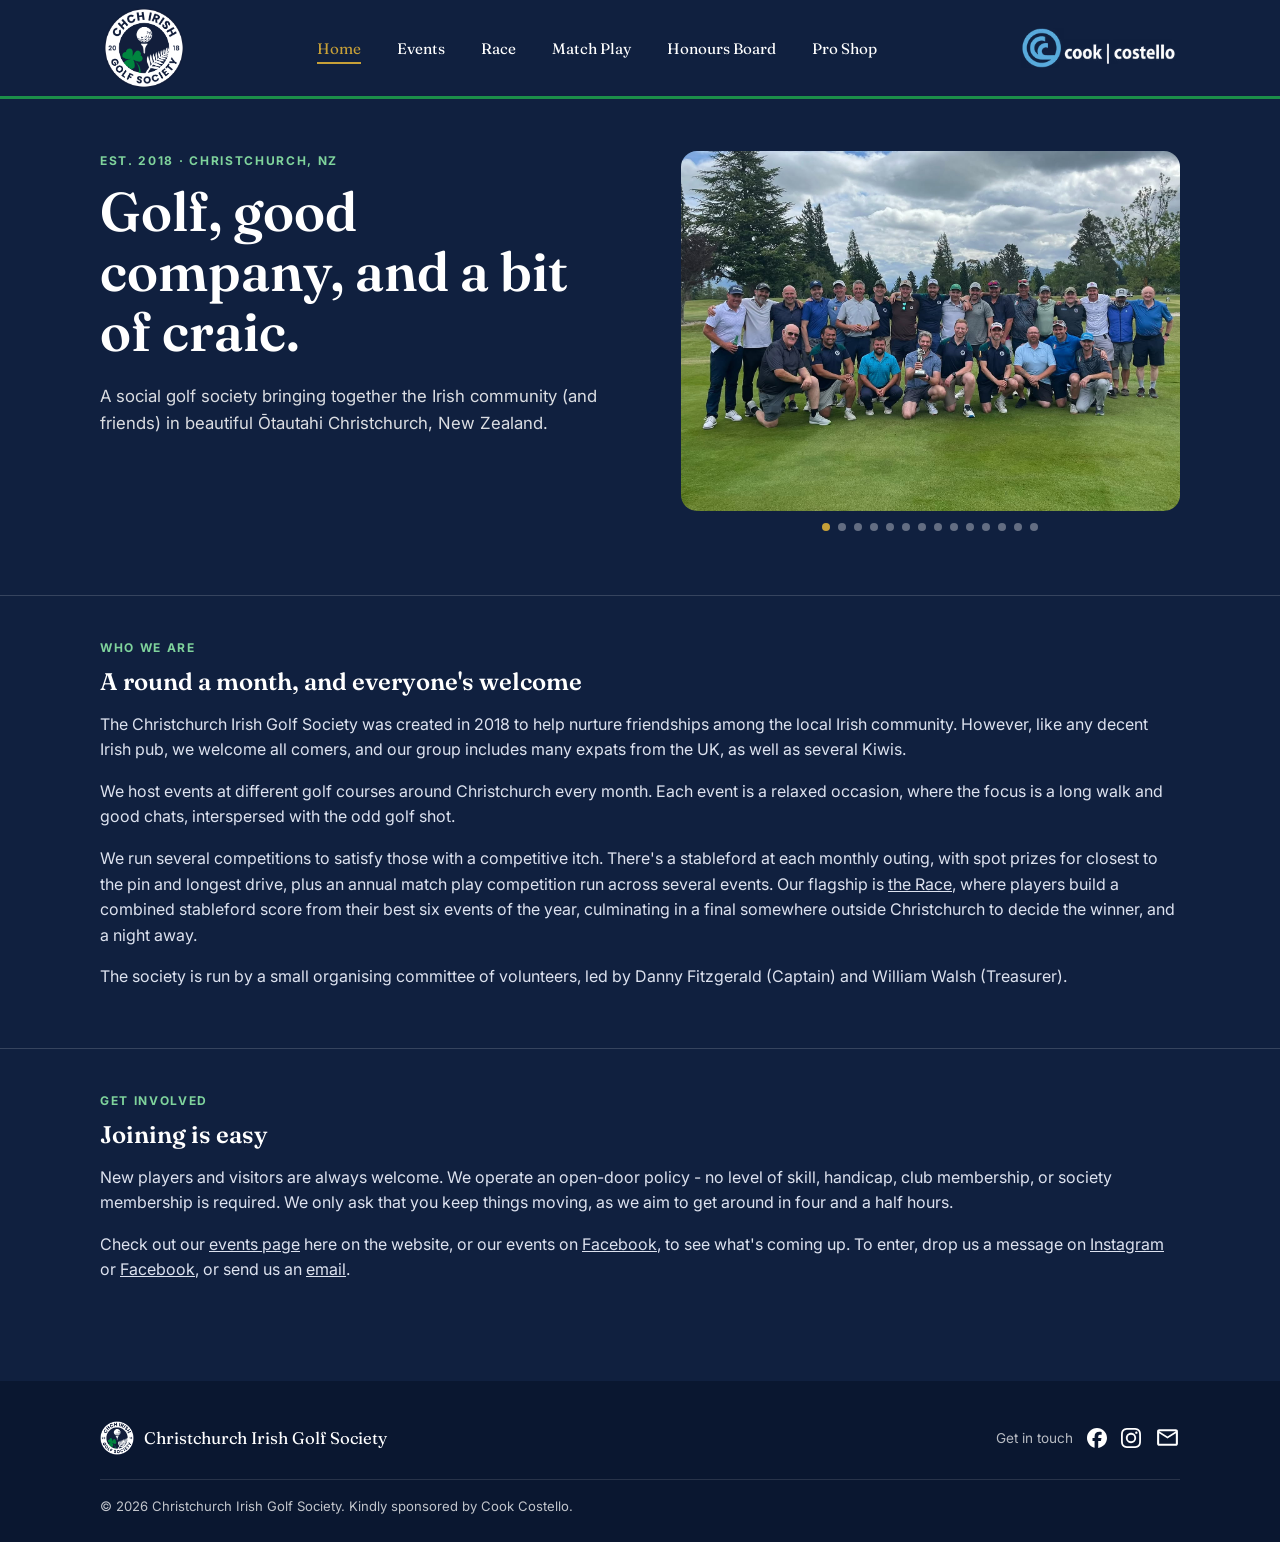
==== commit 37ad6de1: "Homepage copy rewrite; swap em dashes for hyphens site-wide - Rewrote the "Who we are" and "Joining " ====
--- a/index.html
+++ b/index.html
@@ -4,7 +4,7 @@
 <meta charset="UTF-8">
 <meta name="viewport" content="width=device-width, initial-scale=1.0">
 <title>Christchurch Irish Golf Society</title>
-<meta name="description" content="Christchurch Irish Golf Society — social golf, the Race to Hanmer, and a bit of craic. Est. 2018.">
+<meta name="description" content="Christchurch Irish Golf Society - social golf, the Race to Hanmer, and a bit of craic. Est. 2018.">
 <link rel="icon" href="assets/crest.png">
 <link rel="preconnect" href="https://fonts.googleapis.com">
 <link href="https://fonts.googleapis.com/css2?family=Fraunces:wght@500;600;700&family=Inter:wght@400;500;600;700&display=swap" rel="stylesheet">
@@ -49,8 +49,9 @@
       <div class="section-head" style="max-width:none">
         <p class="eyebrow">Who we are</p>
         <h2>A round a month, and everyone's welcome</h2>
-        <p>The Christchurch Irish Golf Society was created in 2018 to help nurture friendships among the local Irish community. However, like any decent Irish pub, we welcome all comers, and our group includes many ex-pats from the UK, as well as several Kiwis.</p>
-        <p>We host events at different golf courses around Christchurch every month. Each event is a relaxed occasion, where the focus is a long walk and good chats, interspersed with the odd golf shot. That said, we do run a few competitions to scratch the competitive itch: a stableford at each monthly outing, with spot prizes for closest to the pin and longest drive; an annual match play competition run across several events; and our flagship competition, <a href="race.html">the Race</a>, where players accumulate a combined stableford score from their best six events during the year, culminating in a final event somewhere outside Christchurch to decide the winner, and a night away.</p>
+        <p>The Christchurch Irish Golf Society was created in 2018 to help nurture friendships among the local Irish community. However, like any decent Irish pub, we welcome all comers, and our group includes many expats from the UK, as well as several Kiwis.</p>
+        <p>We host events at different golf courses around Christchurch every month. Each event is a relaxed occasion, where the focus is a long walk and good chats, interspersed with the odd golf shot.</p>
+        <p>We run several competitions to satisfy those with a competitive itch. There's a stableford at each monthly outing, with spot prizes for closest to the pin and longest drive, plus an annual match play competition run across several events. Our flagship is <a href="race.html">the Race</a>, where players build a combined stableford score from their best six events of the year, culminating in a final somewhere outside Christchurch to decide the winner, and a night away.</p>
         <p>The society is run by a small organising committee of volunteers, led by Danny Fitzgerald (Captain) and William Walsh (Treasurer).</p>
       </div>
     </div>
@@ -61,7 +62,8 @@
       <div class="section-head" style="max-width:none">
         <p class="eyebrow">Get involved</p>
         <h2>Joining is easy</h2>
-        <p>New players and visitors are always welcome. No handicap or club membership is needed to join in. Check out our <a href="events.html">events page</a> here on the website, or our events on <a href="https://www.facebook.com/chchirishgolfsociety" target="_blank" rel="noopener">Facebook</a> to see what is coming up. To enter, drop us a message on <a href="https://www.instagram.com/chchirishgolfsociety" target="_blank" rel="noopener">Instagram</a> or <a href="https://www.facebook.com/chchirishgolfsociety" target="_blank" rel="noopener">Facebook</a>, or send us an <a href="mailto:chchirishgolfsociety@gmail.com">email</a>.</p>
+        <p>New players and visitors are always welcome. We operate an open-door policy - no level of skill, handicap, club membership, or society membership is required. We only ask that you keep things moving, as we aim to get around in four and a half hours.</p>
+        <p>Check out our <a href="events.html">events page</a> here on the website, or our events on <a href="https://www.facebook.com/chchirishgolfsociety" target="_blank" rel="noopener">Facebook</a>, to see what's coming up. To enter, drop us a message on <a href="https://www.instagram.com/chchirishgolfsociety" target="_blank" rel="noopener">Instagram</a> or <a href="https://www.facebook.com/chchirishgolfsociety" target="_blank" rel="noopener">Facebook</a>, or send us an <a href="mailto:chchirishgolfsociety@gmail.com">email</a>.</p>
       </div>
     </div>
   </section>
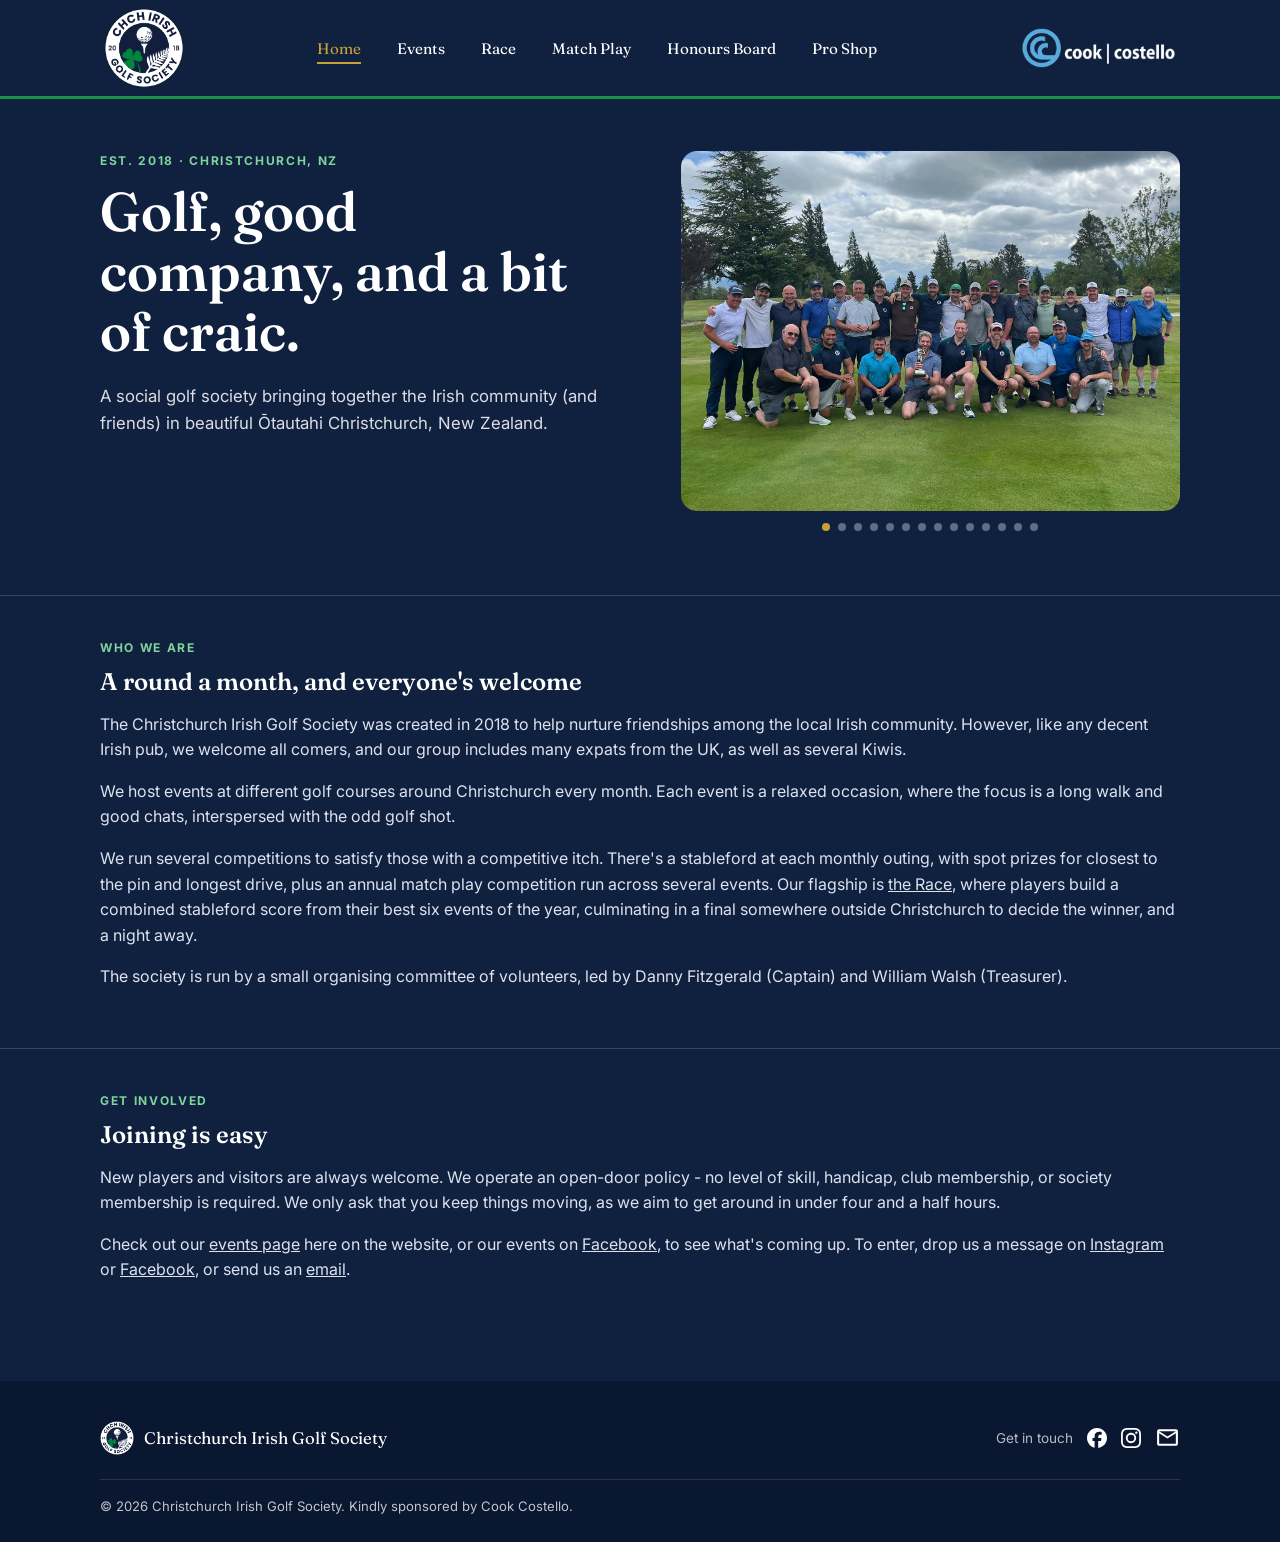
==== commit 96ee6a55: "Tighten pace-of-play wording: "under four and a half hours"" ====
--- a/index.html
+++ b/index.html
@@ -62,7 +62,7 @@
       <div class="section-head" style="max-width:none">
         <p class="eyebrow">Get involved</p>
         <h2>Joining is easy</h2>
-        <p>New players and visitors are always welcome. We operate an open-door policy - no level of skill, handicap, club membership, or society membership is required. We only ask that you keep things moving, as we aim to get around in four and a half hours.</p>
+        <p>New players and visitors are always welcome. We operate an open-door policy - no level of skill, handicap, club membership, or society membership is required. We only ask that you keep things moving, as we aim to get around in under four and a half hours.</p>
         <p>Check out our <a href="events.html">events page</a> here on the website, or our events on <a href="https://www.facebook.com/chchirishgolfsociety" target="_blank" rel="noopener">Facebook</a>, to see what's coming up. To enter, drop us a message on <a href="https://www.instagram.com/chchirishgolfsociety" target="_blank" rel="noopener">Instagram</a> or <a href="https://www.facebook.com/chchirishgolfsociety" target="_blank" rel="noopener">Facebook</a>, or send us an <a href="mailto:chchirishgolfsociety@gmail.com">email</a>.</p>
       </div>
     </div>
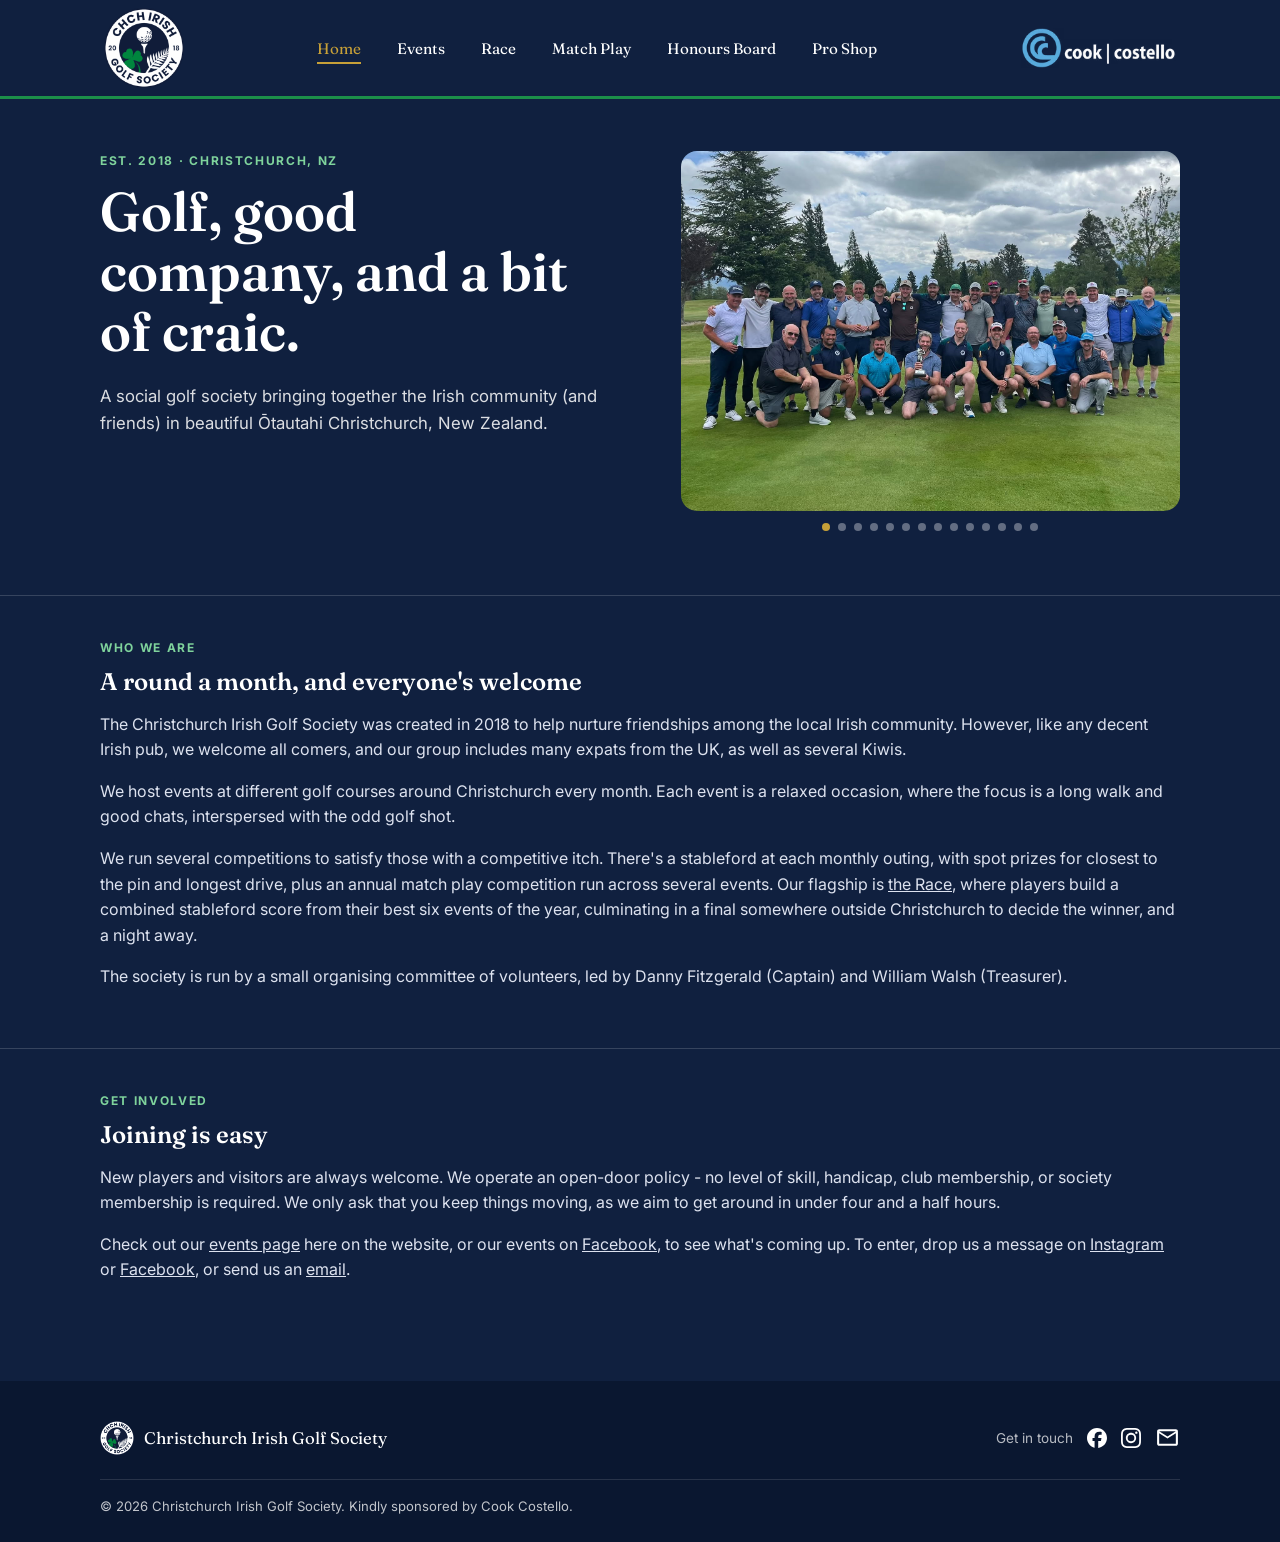
==== commit ce199eda: "Serve a lightweight crest for on-page use instead of the 378KB original assets/crest.png is a 2002x2" ====
--- a/index.html
+++ b/index.html
@@ -5,7 +5,18 @@
 <meta name="viewport" content="width=device-width, initial-scale=1.0">
 <title>Christchurch Irish Golf Society</title>
 <meta name="description" content="Christchurch Irish Golf Society - social golf, the Race to Hanmer, and a bit of craic. Est. 2018.">
-<link rel="icon" href="assets/crest.png">
+<meta property="og:type" content="website">
+<meta property="og:url" content="https://www.chchirishgolfsociety.co.nz/">
+<meta property="og:title" content="Christchurch Irish Golf Society">
+<meta property="og:description" content="Christchurch Irish Golf Society - social golf, the Race to Hanmer, and a bit of craic. Est. 2018.">
+<meta property="og:image" content="https://www.chchirishgolfsociety.co.nz/assets/crest.png">
+<meta name="twitter:card" content="summary_large_image">
+<meta name="twitter:title" content="Christchurch Irish Golf Society">
+<meta name="twitter:description" content="Christchurch Irish Golf Society - social golf, the Race to Hanmer, and a bit of craic. Est. 2018.">
+<meta name="twitter:image" content="https://www.chchirishgolfsociety.co.nz/assets/crest.png">
+<link rel="icon" href="assets/crest-small.png">
+<link rel="apple-touch-icon" href="assets/apple-touch-icon.png">
+<meta name="apple-mobile-web-app-title" content="CIGS">
 <link rel="preconnect" href="https://fonts.googleapis.com">
 <link href="https://fonts.googleapis.com/css2?family=Fraunces:wght@500;600;700&family=Inter:wght@400;500;600;700&display=swap" rel="stylesheet">
 <link rel="stylesheet" href="css/style.css">
